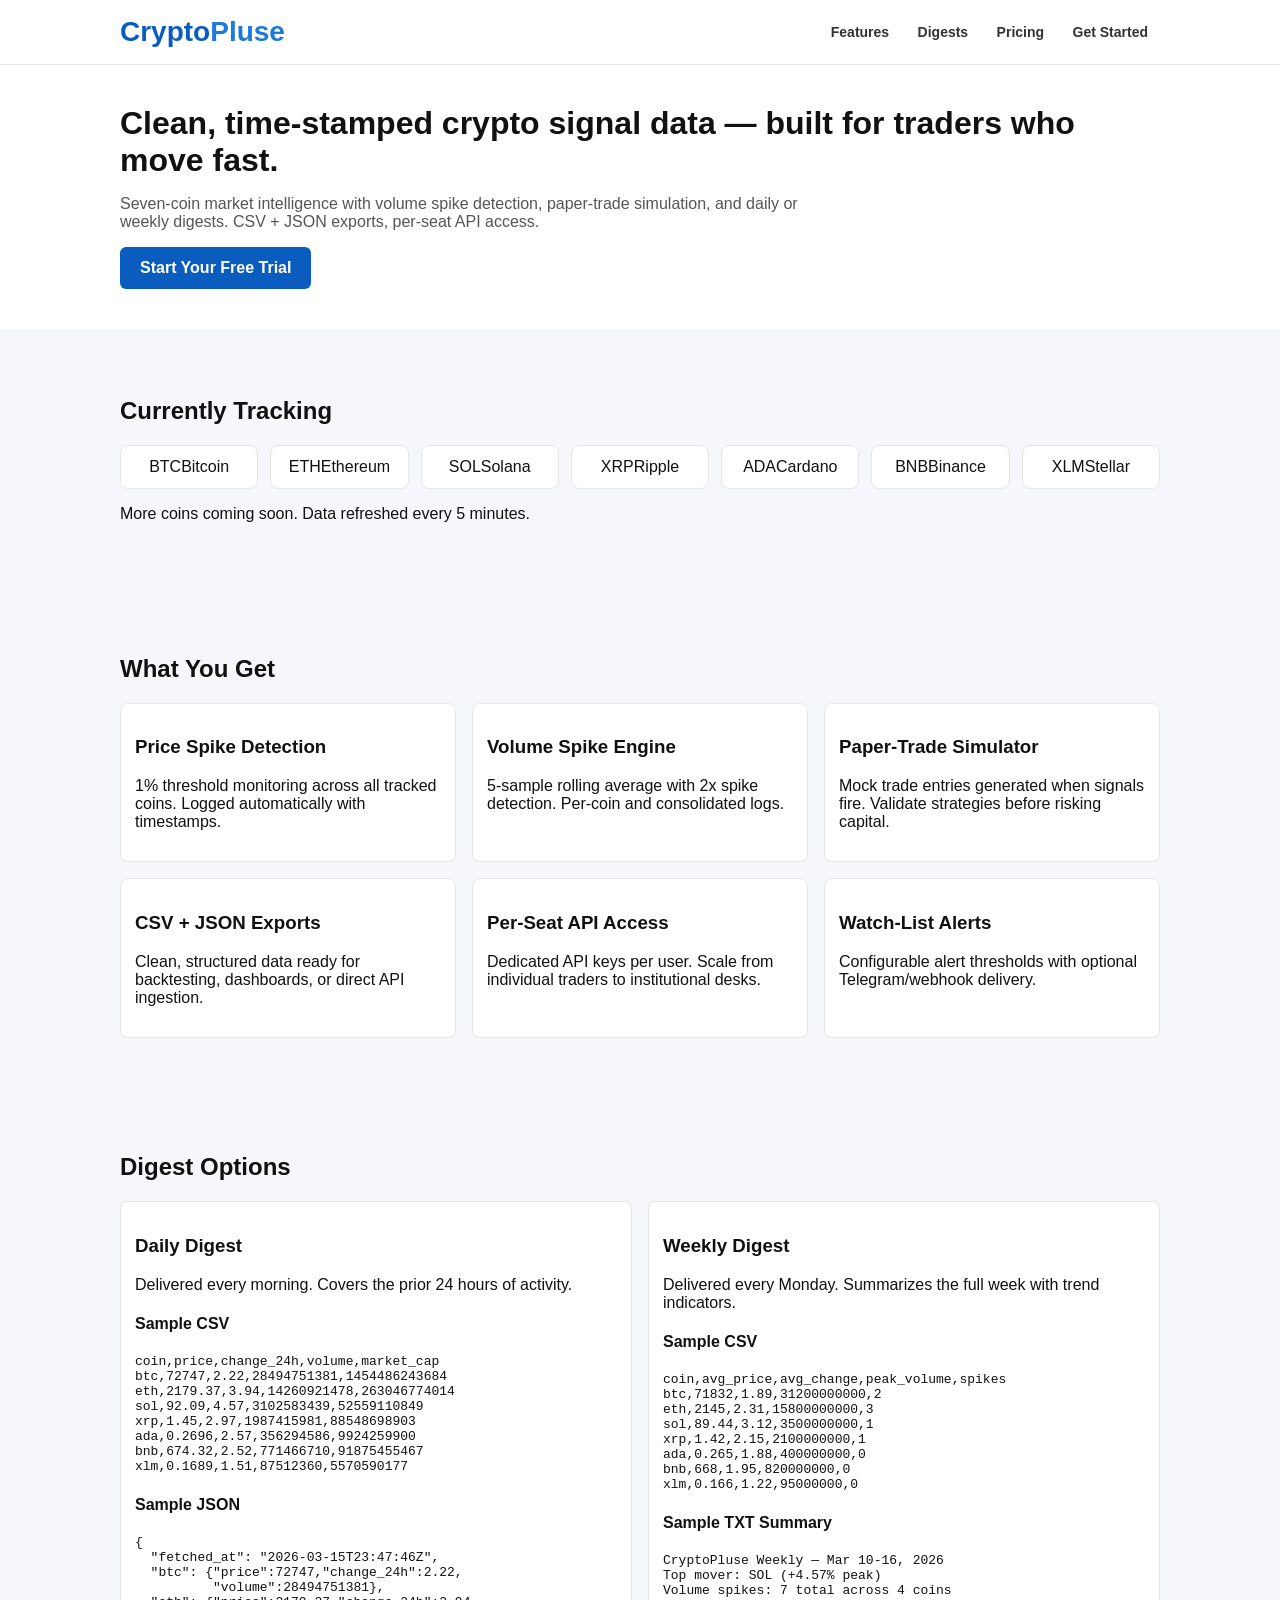
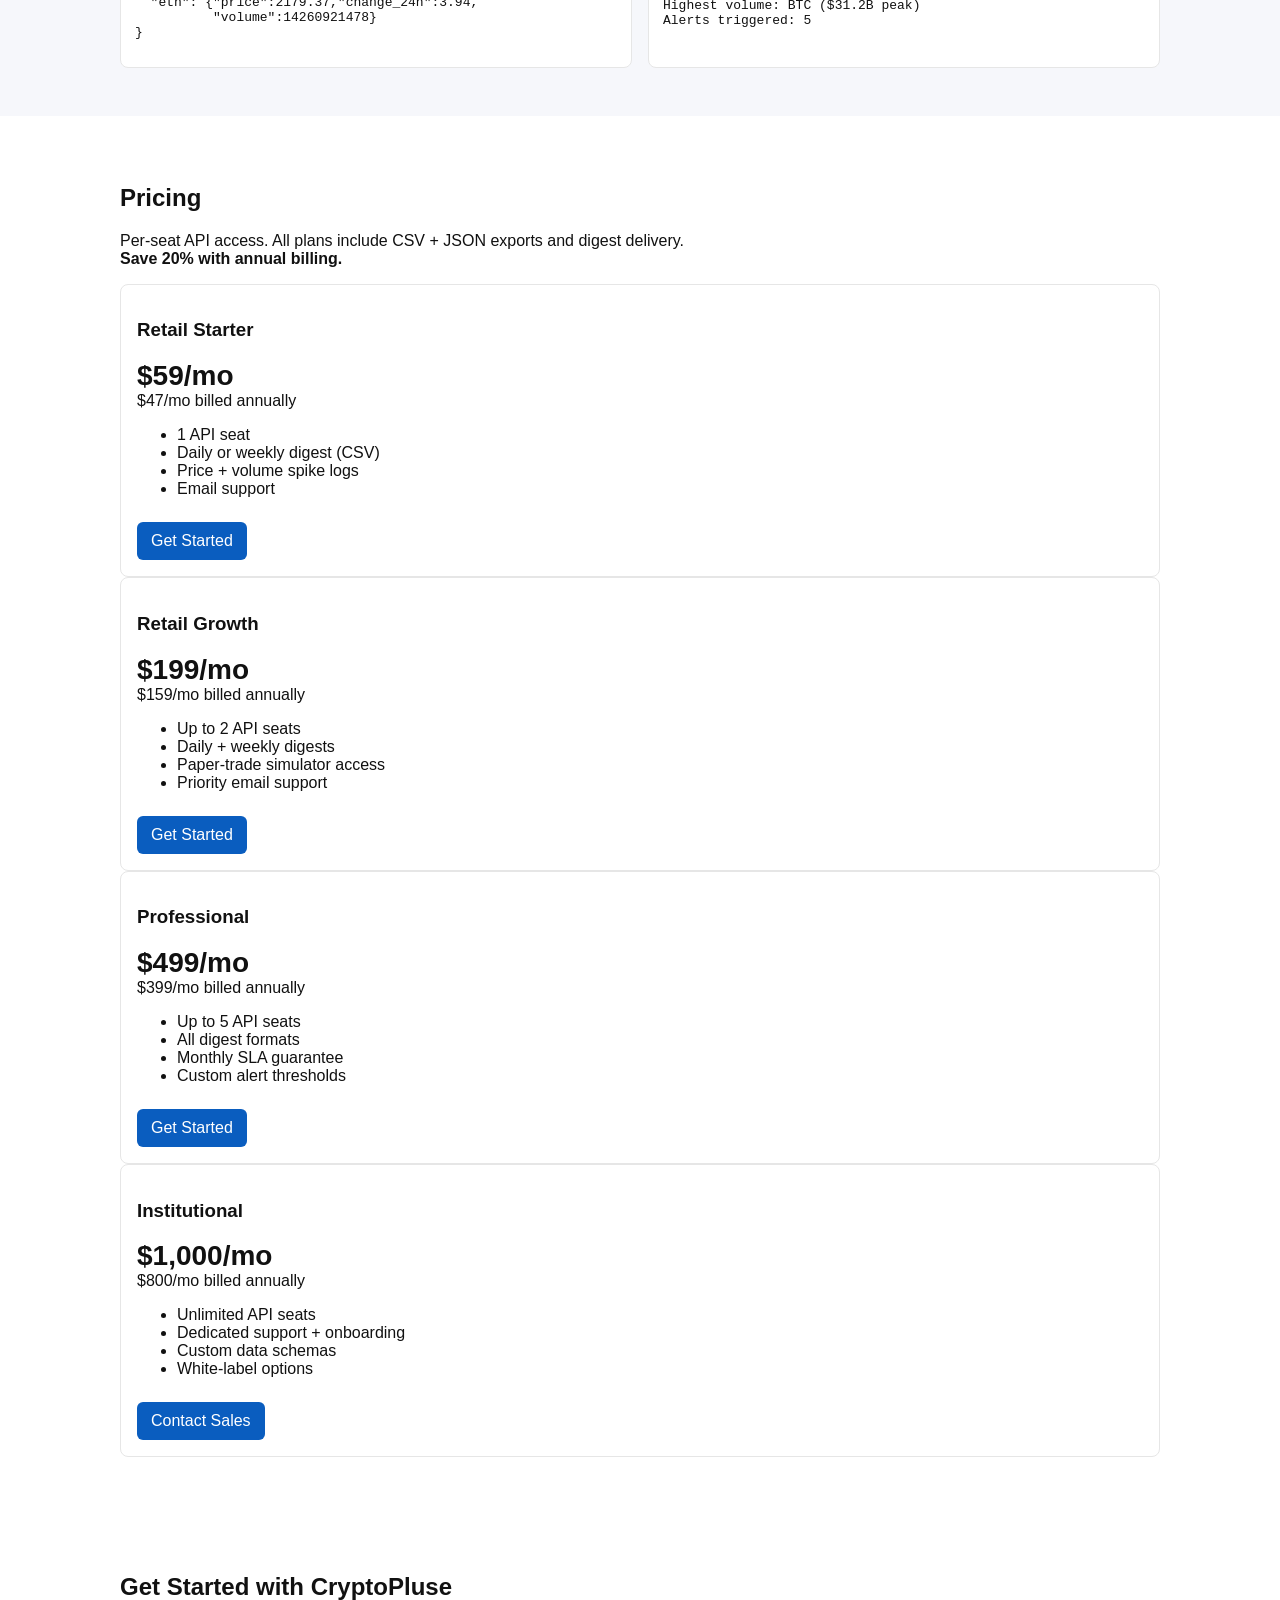
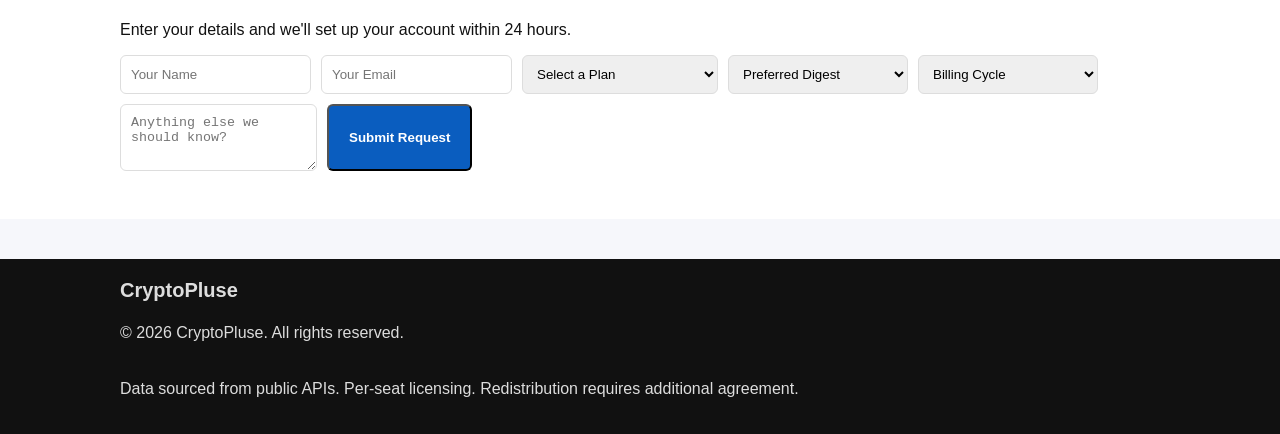
==== index.html @ 1ae323d7 "Publish CryptoPluse site + sales assets" ====
<!DOCTYPE html>
<html lang="en">
<head>
  <meta charset="UTF-8">
  <meta name="viewport" content="width=device-width, initial-scale=1.0">
  <title>CryptoPluse — Crypto Signal Data for Traders</title>
  <link rel="stylesheet" href="styles.css">
</head>
<body>

<!-- HEADER -->
<header>
  <div class="container">
    <div class="logo"><span class="logo-crypto">Crypto</span><span class="logo-pluse">Pluse</span></div>
    <nav>
      <a href="#features">Features</a>
      <a href="#digests">Digests</a>
      <a href="#pricing">Pricing</a>
      <a href="#signup">Get Started</a>
    </nav>
  </div>
</header>

<!-- HERO -->
<section class="hero">
  <div class="container">
    <h1>Clean, time-stamped crypto signal data — built for traders who move fast.</h1>
    <p class="subtitle">Seven-coin market intelligence with volume spike detection, paper-trade simulation, and daily or weekly digests. CSV + JSON exports, per-seat API access.</p>
    <a href="#signup" class="btn-primary">Start Your Free Trial</a>
  </div>
</section>

<!-- COINS -->
<section class="coins">
  <div class="container">
    <h2>Currently Tracking</h2>
    <div class="coin-grid">
      <div class="coin-card">BTC<span>Bitcoin</span></div>
      <div class="coin-card">ETH<span>Ethereum</span></div>
      <div class="coin-card">SOL<span>Solana</span></div>
      <div class="coin-card">XRP<span>Ripple</span></div>
      <div class="coin-card">ADA<span>Cardano</span></div>
      <div class="coin-card">BNB<span>Binance</span></div>
      <div class="coin-card">XLM<span>Stellar</span></div>
    </div>
    <p class="coin-note">More coins coming soon. Data refreshed every 5 minutes.</p>
  </div>
</section>

<!-- FEATURES -->
<section id="features" class="features">
  <div class="container">
    <h2>What You Get</h2>
    <div class="feature-grid">
      <div class="feature-card">
        <h3>Price Spike Detection</h3>
        <p>1% threshold monitoring across all tracked coins. Logged automatically with timestamps.</p>
      </div>
      <div class="feature-card">
        <h3>Volume Spike Engine</h3>
        <p>5-sample rolling average with 2x spike detection. Per-coin and consolidated logs.</p>
      </div>
      <div class="feature-card">
        <h3>Paper-Trade Simulator</h3>
        <p>Mock trade entries generated when signals fire. Validate strategies before risking capital.</p>
      </div>
      <div class="feature-card">
        <h3>CSV + JSON Exports</h3>
        <p>Clean, structured data ready for backtesting, dashboards, or direct API ingestion.</p>
      </div>
      <div class="feature-card">
        <h3>Per-Seat API Access</h3>
        <p>Dedicated API keys per user. Scale from individual traders to institutional desks.</p>
      </div>
      <div class="feature-card">
        <h3>Watch-List Alerts</h3>
        <p>Configurable alert thresholds with optional Telegram/webhook delivery.</p>
      </div>
    </div>
  </div>
</section>

<!-- DIGESTS -->
<section id="digests" class="digests">
  <div class="container">
    <h2>Digest Options</h2>
    <div class="digest-grid">

      <div class="digest-card">
        <h3>Daily Digest</h3>
        <p>Delivered every morning. Covers the prior 24 hours of activity.</p>
        <div class="sample-box">
          <h4>Sample CSV</h4>
          <pre>coin,price,change_24h,volume,market_cap
btc,72747,2.22,28494751381,1454486243684
eth,2179.37,3.94,14260921478,263046774014
sol,92.09,4.57,3102583439,52559110849
xrp,1.45,2.97,1987415981,88548698903
ada,0.2696,2.57,356294586,9924259900
bnb,674.32,2.52,771466710,91875455467
xlm,0.1689,1.51,87512360,5570590177</pre>
          <h4>Sample JSON</h4>
          <pre>{
  "fetched_at": "2026-03-15T23:47:46Z",
  "btc": {"price":72747,"change_24h":2.22,
          "volume":28494751381},
  "eth": {"price":2179.37,"change_24h":3.94,
          "volume":14260921478}
}</pre>
        </div>
      </div>

      <div class="digest-card">
        <h3>Weekly Digest</h3>
        <p>Delivered every Monday. Summarizes the full week with trend indicators.</p>
        <div class="sample-box">
          <h4>Sample CSV</h4>
          <pre>coin,avg_price,avg_change,peak_volume,spikes
btc,71832,1.89,31200000000,2
eth,2145,2.31,15800000000,3
sol,89.44,3.12,3500000000,1
xrp,1.42,2.15,2100000000,1
ada,0.265,1.88,400000000,0
bnb,668,1.95,820000000,0
xlm,0.166,1.22,95000000,0</pre>
          <h4>Sample TXT Summary</h4>
          <pre>CryptoPluse Weekly — Mar 10-16, 2026
Top mover: SOL (+4.57% peak)
Volume spikes: 7 total across 4 coins
Highest volume: BTC ($31.2B peak)
Alerts triggered: 5</pre>
        </div>
      </div>

    </div>
  </div>
</section>

<!-- PRICING -->
<section id="pricing" class="pricing">
  <div class="container">
    <h2>Pricing</h2>
    <p class="pricing-note">Per-seat API access. All plans include CSV + JSON exports and digest delivery.<br><strong>Save 20% with annual billing.</strong></p>
    <div class="pricing-grid">

      <div class="plan-card">
        <h3>Retail Starter</h3>
        <div class="price">$59<span>/mo</span></div>
        <div class="annual">$47/mo billed annually</div>
        <ul>
          <li>1 API seat</li>
          <li>Daily or weekly digest (CSV)</li>
          <li>Price + volume spike logs</li>
          <li>Email support</li>
        </ul>
        <a href="#signup" class="btn-plan">Get Started</a>
      </div>

      <div class="plan-card featured">
        <h3>Retail Growth</h3>
        <div class="price">$199<span>/mo</span></div>
        <div class="annual">$159/mo billed annually</div>
        <ul>
          <li>Up to 2 API seats</li>
          <li>Daily + weekly digests</li>
          <li>Paper-trade simulator access</li>
          <li>Priority email support</li>
        </ul>
        <a href="#signup" class="btn-plan">Get Started</a>
      </div>

      <div class="plan-card">
        <h3>Professional</h3>
        <div class="price">$499<span>/mo</span></div>
        <div class="annual">$399/mo billed annually</div>
        <ul>
          <li>Up to 5 API seats</li>
          <li>All digest formats</li>
          <li>Monthly SLA guarantee</li>
          <li>Custom alert thresholds</li>
        </ul>
        <a href="#signup" class="btn-plan">Get Started</a>
      </div>

      <div class="plan-card">
        <h3>Institutional</h3>
        <div class="price">$1,000<span>/mo</span></div>
        <div class="annual">$800/mo billed annually</div>
        <ul>
          <li>Unlimited API seats</li>
          <li>Dedicated support + onboarding</li>
          <li>Custom data schemas</li>
          <li>White-label options</li>
        </ul>
        <a href="#signup" class="btn-plan">Contact Sales</a>
      </div>

    </div>
  </div>
</section>

<!-- SIGNUP -->
<section id="signup" class="signup">
  <div class="container">
    <h2>Get Started with CryptoPluse</h2>
    <p>Enter your details and we'll set up your account within 24 hours.</p>
    <form action="mailto:sales@cryptopluse.com" method="POST" enctype="text/plain" class="signup-form">
      <input type="text" name="name" placeholder="Your Name" required>
      <input type="email" name="email" placeholder="Your Email" required>
      <select name="plan" required>
        <option value="">Select a Plan</option>
        <option value="starter">Retail Starter — $59/mo</option>
        <option value="growth">Retail Growth — $199/mo</option>
        <option value="professional">Professional — $499/mo</option>
        <option value="institutional">Institutional — $1,000/mo</option>
      </select>
      <select name="digest">
        <option value="">Preferred Digest</option>
        <option value="daily">Daily Digest</option>
        <option value="weekly">Weekly Digest</option>
        <option value="both">Both Daily + Weekly</option>
      </select>
      <select name="billing">
        <option value="">Billing Cycle</option>
        <option value="monthly">Monthly</option>
        <option value="annual">Annual (save 20%)</option>
      </select>
      <textarea name="message" placeholder="Anything else we should know?" rows="3"></textarea>
      <button type="submit" class="btn-primary">Submit Request</button>
    </form>
  </div>
</section>

<!-- FOOTER -->
<footer>
  <div class="container">
    <div class="logo-small"><span class="logo-crypto">Crypto</span><span class="logo-pluse">Pluse</span></div>
    <p>&copy; 2026 CryptoPluse. All rights reserved.</p>
    <p class="footer-note">Data sourced from public APIs. Per-seat licensing. Redistribution requires additional agreement.</p>
  </div>
</footer>

</body>
</html>
---- styles.css ----
:root{--blue:#0A5DBF;--blue2:#1E7AD9;--dark:#2E3A46;--mid:#4A5A6A;--cyan:#00A6D6;--bg:#f6f7fb;}
*{box-sizing:border-box}html,body{margin:0;padding:0;font-family:Arial,Helvetica,sans-serif;background:var(--bg);color:#111}
.container{width:90%;max-width:1040px;margin:0 auto}
header{background:#fff;border-bottom:1px solid #e5e5e5}
header .container{display:flex;align-items:center;justify-content:space-between;padding:16px 0}
.logo{font-family:Impact,Arial Black,sans-serif;font-weight:700;font-size:28px;color:var(--blue)}
.logo .logo-crypto{color:var(--blue)}
.logo .logo-pluse{color:var(--blue2)}
nav a{margin:0 12px;text-decoration:none;color:#333;font-weight:600;font-size:14px}
.hero{padding:40px 0;background:#fff}
.hero h1{font-size:32px;margin:0 0 8px}
.hero .subtitle{color:#555;max-width:700px}
.btn-primary{display:inline-block;background:var(--blue);color:#fff;padding:12px 20px;border-radius:6px;text-decoration:none;font-weight:700}
section{padding:48px 0}
.coins .coin-grid{display:grid;grid-template-columns:repeat(7,1fr);gap:12px}
.coin-card{background:#fff;border:1px solid #e6e6e6;border-radius:8px;padding:12px;text-align:center}
.features .feature-grid{display:grid;grid-template-columns:repeat(3,1fr);gap:16px}
.feature-card{background:#fff;border:1px solid #e6e6e6;border-radius:8px;padding:14px}
.digests .digest-grid{display:grid;grid-template-columns:1fr 1fr;gap:16px}
.digest-card{background:#fff;border:1px solid #e6e6e6;border-radius:8px;padding:14px}
.pricing{background:#fff}
.plan-card{border:1px solid #e6e6e6;border-radius:8px;padding:16px;flex:1}
.plan-card .price{font-size:28px;font-weight:700}
.btn-plan{display:inline-block;margin-top:8px;background:var(--blue);color:#fff;border-radius:6px;padding:10px 14px;text-decoration:none}
.signup{background:#fff}
.signup-form{display:flex;flex-wrap:wrap;gap:10px}
.signup-form input,.signup-form select,.signup-form textarea{padding:10px;border:1px solid #ddd;border-radius:6px;min-width:180px}
footer{background:#111;color:#ddd;padding:20px 0;margin-top:40px}
footer .container{display:flex;flex-direction:column;gap:6px}
.logo-small{font-size:20px;font-weight:700}
@media (max-width: 900px){
  .coins .coin-grid{grid-template-columns:repeat(3,1fr)}
  .features .feature-grid{grid-template-columns:1fr 1fr 1fr}
}
@media (max-width: 600px){
  .coins .coin-grid{grid-template-columns:repeat(2,1fr)}
  .features .feature-grid{grid-template-columns:1fr}
}
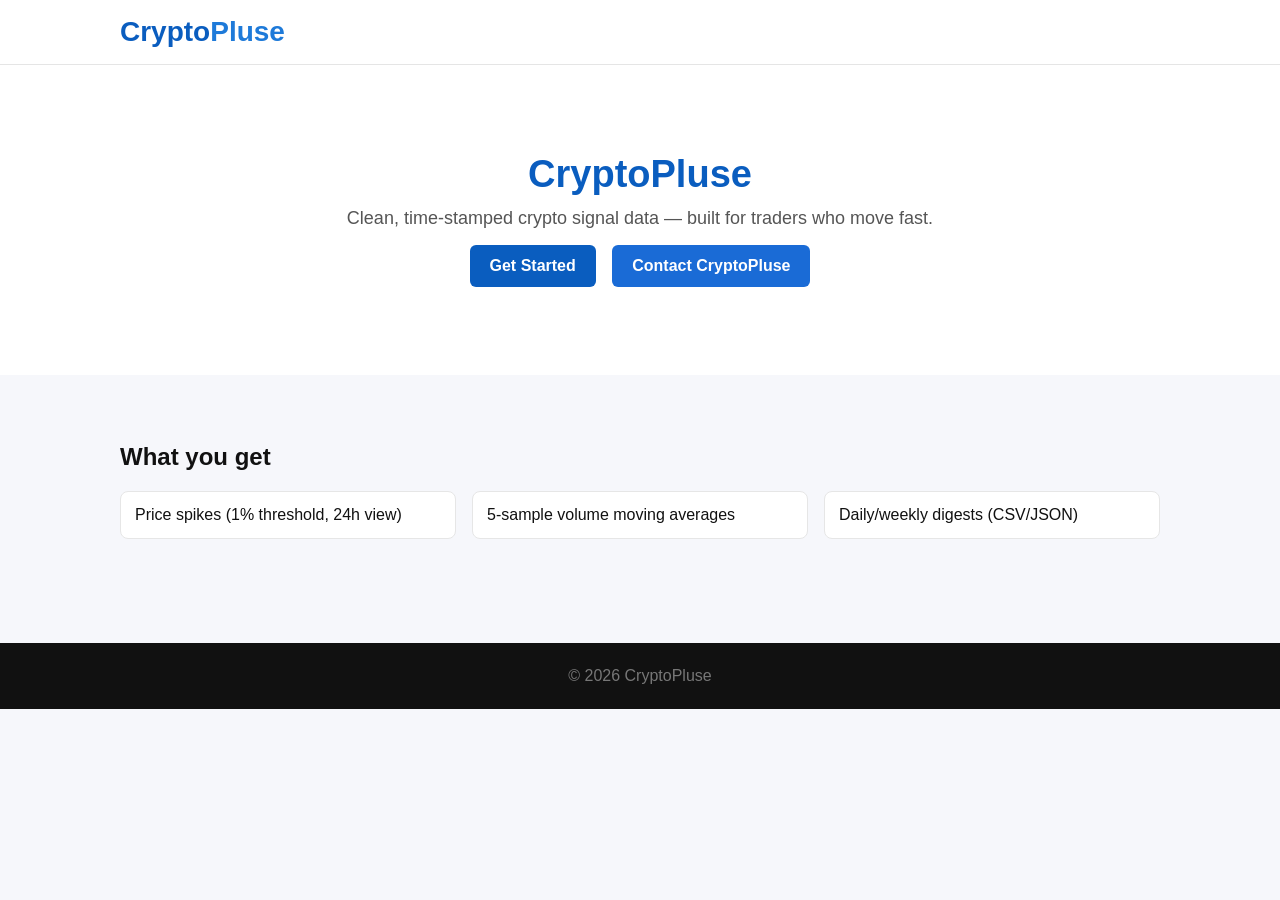
==== commit 9543a95c: "Fix: update root index.html with new landing page" ====
--- a/index.html
+++ b/index.html
@@ -1,244 +1,48 @@
 <!DOCTYPE html>
 <html lang="en">
 <head>
-  <meta charset="UTF-8">
-  <meta name="viewport" content="width=device-width, initial-scale=1.0">
-  <title>CryptoPluse — Crypto Signal Data for Traders</title>
-  <link rel="stylesheet" href="styles.css">
+<meta charset="UTF-8" />
+<meta name="viewport" content="width=device-width, initial-scale=1" />
+<title>CryptoPluse – Seven-coin market intelligence</title>
+<link rel="stylesheet" href="styles.css" />
 </head>
 <body>
-
-<!-- HEADER -->
 <header>
-  <div class="container">
-    <div class="logo"><span class="logo-crypto">Crypto</span><span class="logo-pluse">Pluse</span></div>
-    <nav>
-      <a href="#features">Features</a>
-      <a href="#digests">Digests</a>
-      <a href="#pricing">Pricing</a>
-      <a href="#signup">Get Started</a>
-    </nav>
-  </div>
+<div class="container">
+<div class="logo"><span class="logo-crypto">Crypto</span><span class="logo-pluse">Pluse</span></div>
+</div>
 </header>
 
-<!-- HERO -->
-<section class="hero">
-  <div class="container">
-    <h1>Clean, time-stamped crypto signal data — built for traders who move fast.</h1>
-    <p class="subtitle">Seven-coin market intelligence with volume spike detection, paper-trade simulation, and daily or weekly digests. CSV + JSON exports, per-seat API access.</p>
-    <a href="#signup" class="btn-primary">Start Your Free Trial</a>
-  </div>
+<section class="hero" aria-label="Hero">
+<div class="container" style="text-align:center; padding:48px 0;">
+<h1 style="margin:0 0 12px; font-size:38px; color:#0A5DBF;">CryptoPluse</h1>
+<p style="font-size:18px; color:#555; margin:0 auto 16px; max-width:800px;">
+Clean, time-stamped crypto signal data — built for traders who move fast.
+</p>
+<a href="/signup.html" class="btn-primary" style="margin-right:12px;">Get Started</a>
+<a href="/contact.html" class="btn-primary" style="background:#1a6bd6;border-color:#1a6bd6;">Contact CryptoPluse</a>
+</div>
 </section>
 
-<!-- COINS -->
-<section class="coins">
-  <div class="container">
-    <h2>Currently Tracking</h2>
-    <div class="coin-grid">
-      <div class="coin-card">BTC<span>Bitcoin</span></div>
-      <div class="coin-card">ETH<span>Ethereum</span></div>
-      <div class="coin-card">SOL<span>Solana</span></div>
-      <div class="coin-card">XRP<span>Ripple</span></div>
-      <div class="coin-card">ADA<span>Cardano</span></div>
-      <div class="coin-card">BNB<span>Binance</span></div>
-      <div class="coin-card">XLM<span>Stellar</span></div>
-    </div>
-    <p class="coin-note">More coins coming soon. Data refreshed every 5 minutes.</p>
-  </div>
+<section id="features" class="features" aria-label="Features">
+<div class="container">
+<h2>What you get</h2>
+<ul style="list-style:none; padding:0; display:flex; flex-wrap:wrap; gap:16px;">
+<li style="flex:1 1 260px; min-width:260px; background:#fff; border:1px solid #e6e6e6; padding:14px; border-radius:8px;">
+Price spikes (1% threshold, 24h view)
+</li>
+<li style="flex:1 1 260px; min-width:260px; background:#fff; border:1px solid #e6e6e6; padding:14px; border-radius:8px;">
+5‑sample volume moving averages
+</li>
+<li style="flex:1 1 260px; min-width:260px; background:#fff; border:1px solid #e6e6e6; padding:14px; border-radius:8px;">
+Daily/weekly digests (CSV/JSON)
+</li>
+</ul>
+</div>
 </section>
 
-<!-- FEATURES -->
-<section id="features" class="features">
-  <div class="container">
-    <h2>What You Get</h2>
-    <div class="feature-grid">
-      <div class="feature-card">
-        <h3>Price Spike Detection</h3>
-        <p>1% threshold monitoring across all tracked coins. Logged automatically with timestamps.</p>
-      </div>
-      <div class="feature-card">
-        <h3>Volume Spike Engine</h3>
-        <p>5-sample rolling average with 2x spike detection. Per-coin and consolidated logs.</p>
-      </div>
-      <div class="feature-card">
-        <h3>Paper-Trade Simulator</h3>
-        <p>Mock trade entries generated when signals fire. Validate strategies before risking capital.</p>
-      </div>
-      <div class="feature-card">
-        <h3>CSV + JSON Exports</h3>
-        <p>Clean, structured data ready for backtesting, dashboards, or direct API ingestion.</p>
-      </div>
-      <div class="feature-card">
-        <h3>Per-Seat API Access</h3>
-        <p>Dedicated API keys per user. Scale from individual traders to institutional desks.</p>
-      </div>
-      <div class="feature-card">
-        <h3>Watch-List Alerts</h3>
-        <p>Configurable alert thresholds with optional Telegram/webhook delivery.</p>
-      </div>
-    </div>
-  </div>
-</section>
-
-<!-- DIGESTS -->
-<section id="digests" class="digests">
-  <div class="container">
-    <h2>Digest Options</h2>
-    <div class="digest-grid">
-
-      <div class="digest-card">
-        <h3>Daily Digest</h3>
-        <p>Delivered every morning. Covers the prior 24 hours of activity.</p>
-        <div class="sample-box">
-          <h4>Sample CSV</h4>
-          <pre>coin,price,change_24h,volume,market_cap
-btc,72747,2.22,28494751381,1454486243684
-eth,2179.37,3.94,14260921478,263046774014
-sol,92.09,4.57,3102583439,52559110849
-xrp,1.45,2.97,1987415981,88548698903
-ada,0.2696,2.57,356294586,9924259900
-bnb,674.32,2.52,771466710,91875455467
-xlm,0.1689,1.51,87512360,5570590177</pre>
-          <h4>Sample JSON</h4>
-          <pre>{
-  "fetched_at": "2026-03-15T23:47:46Z",
-  "btc": {"price":72747,"change_24h":2.22,
-          "volume":28494751381},
-  "eth": {"price":2179.37,"change_24h":3.94,
-          "volume":14260921478}
-}</pre>
-        </div>
-      </div>
-
-      <div class="digest-card">
-        <h3>Weekly Digest</h3>
-        <p>Delivered every Monday. Summarizes the full week with trend indicators.</p>
-        <div class="sample-box">
-          <h4>Sample CSV</h4>
-          <pre>coin,avg_price,avg_change,peak_volume,spikes
-btc,71832,1.89,31200000000,2
-eth,2145,2.31,15800000000,3
-sol,89.44,3.12,3500000000,1
-xrp,1.42,2.15,2100000000,1
-ada,0.265,1.88,400000000,0
-bnb,668,1.95,820000000,0
-xlm,0.166,1.22,95000000,0</pre>
-          <h4>Sample TXT Summary</h4>
-          <pre>CryptoPluse Weekly — Mar 10-16, 2026
-Top mover: SOL (+4.57% peak)
-Volume spikes: 7 total across 4 coins
-Highest volume: BTC ($31.2B peak)
-Alerts triggered: 5</pre>
-        </div>
-      </div>
-
-    </div>
-  </div>
-</section>
-
-<!-- PRICING -->
-<section id="pricing" class="pricing">
-  <div class="container">
-    <h2>Pricing</h2>
-    <p class="pricing-note">Per-seat API access. All plans include CSV + JSON exports and digest delivery.<br><strong>Save 20% with annual billing.</strong></p>
-    <div class="pricing-grid">
-
-      <div class="plan-card">
-        <h3>Retail Starter</h3>
-        <div class="price">$59<span>/mo</span></div>
-        <div class="annual">$47/mo billed annually</div>
-        <ul>
-          <li>1 API seat</li>
-          <li>Daily or weekly digest (CSV)</li>
-          <li>Price + volume spike logs</li>
-          <li>Email support</li>
-        </ul>
-        <a href="#signup" class="btn-plan">Get Started</a>
-      </div>
-
-      <div class="plan-card featured">
-        <h3>Retail Growth</h3>
-        <div class="price">$199<span>/mo</span></div>
-        <div class="annual">$159/mo billed annually</div>
-        <ul>
-          <li>Up to 2 API seats</li>
-          <li>Daily + weekly digests</li>
-          <li>Paper-trade simulator access</li>
-          <li>Priority email support</li>
-        </ul>
-        <a href="#signup" class="btn-plan">Get Started</a>
-      </div>
-
-      <div class="plan-card">
-        <h3>Professional</h3>
-        <div class="price">$499<span>/mo</span></div>
-        <div class="annual">$399/mo billed annually</div>
-        <ul>
-          <li>Up to 5 API seats</li>
-          <li>All digest formats</li>
-          <li>Monthly SLA guarantee</li>
-          <li>Custom alert thresholds</li>
-        </ul>
-        <a href="#signup" class="btn-plan">Get Started</a>
-      </div>
-
-      <div class="plan-card">
-        <h3>Institutional</h3>
-        <div class="price">$1,000<span>/mo</span></div>
-        <div class="annual">$800/mo billed annually</div>
-        <ul>
-          <li>Unlimited API seats</li>
-          <li>Dedicated support + onboarding</li>
-          <li>Custom data schemas</li>
-          <li>White-label options</li>
-        </ul>
-        <a href="#signup" class="btn-plan">Contact Sales</a>
-      </div>
-
-    </div>
-  </div>
-</section>
-
-<!-- SIGNUP -->
-<section id="signup" class="signup">
-  <div class="container">
-    <h2>Get Started with CryptoPluse</h2>
-    <p>Enter your details and we'll set up your account within 24 hours.</p>
-    <form action="mailto:sales@cryptopluse.com" method="POST" enctype="text/plain" class="signup-form">
-      <input type="text" name="name" placeholder="Your Name" required>
-      <input type="email" name="email" placeholder="Your Email" required>
-      <select name="plan" required>
-        <option value="">Select a Plan</option>
-        <option value="starter">Retail Starter — $59/mo</option>
-        <option value="growth">Retail Growth — $199/mo</option>
-        <option value="professional">Professional — $499/mo</option>
-        <option value="institutional">Institutional — $1,000/mo</option>
-      </select>
-      <select name="digest">
-        <option value="">Preferred Digest</option>
-        <option value="daily">Daily Digest</option>
-        <option value="weekly">Weekly Digest</option>
-        <option value="both">Both Daily + Weekly</option>
-      </select>
-      <select name="billing">
-        <option value="">Billing Cycle</option>
-        <option value="monthly">Monthly</option>
-        <option value="annual">Annual (save 20%)</option>
-      </select>
-      <textarea name="message" placeholder="Anything else we should know?" rows="3"></textarea>
-      <button type="submit" class="btn-primary">Submit Request</button>
-    </form>
-  </div>
-</section>
-
-<!-- FOOTER -->
-<footer>
-  <div class="container">
-    <div class="logo-small"><span class="logo-crypto">Crypto</span><span class="logo-pluse">Pluse</span></div>
-    <p>&copy; 2026 CryptoPluse. All rights reserved.</p>
-    <p class="footer-note">Data sourced from public APIs. Per-seat licensing. Redistribution requires additional agreement.</p>
-  </div>
+<footer style="padding:24px 0; text-align:center; color:#777;">
+© 2026 CryptoPluse
 </footer>
-
 </body>
 </html>
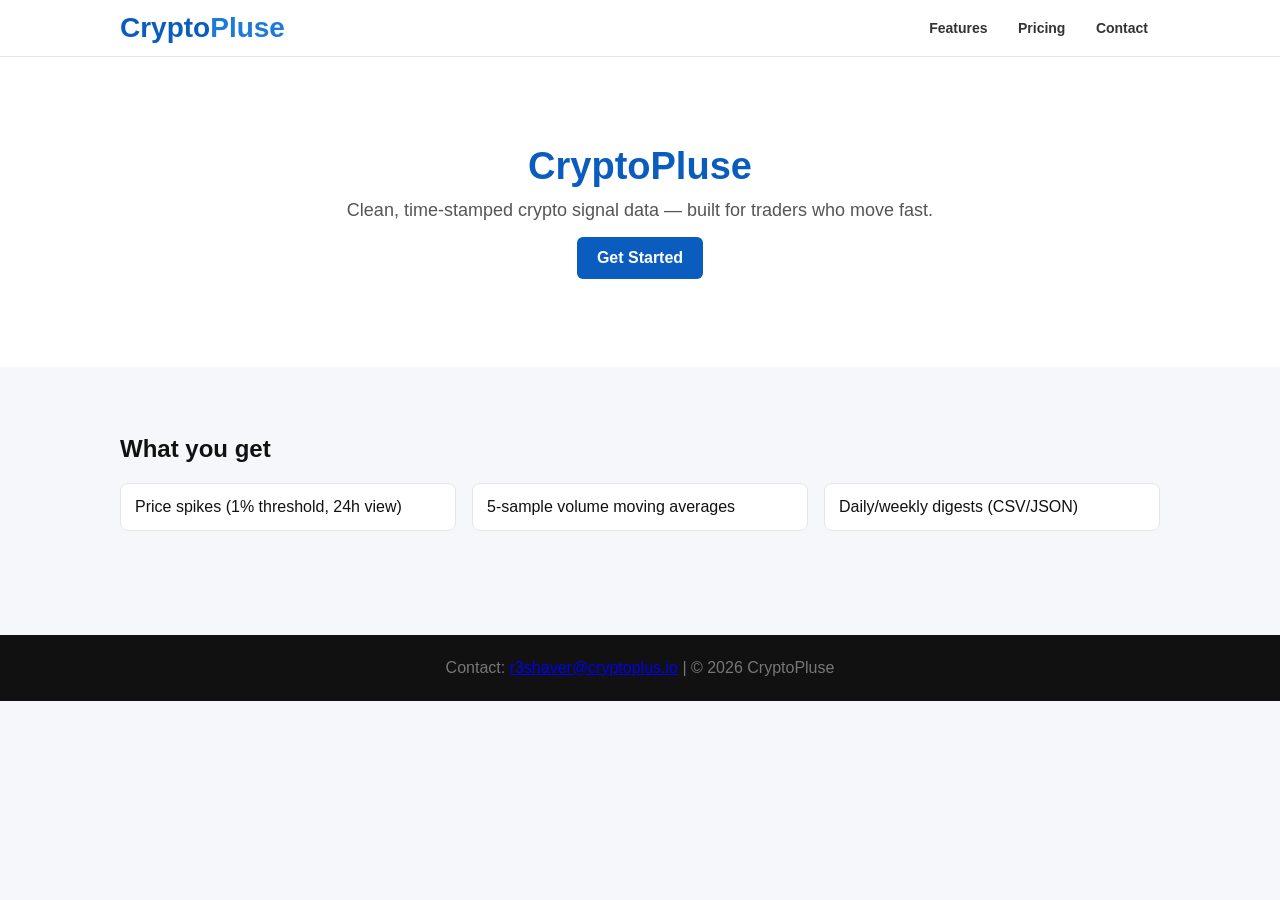
==== commit 3589f715: "Landing: single Get Started CTA + header/footer contact" ====
--- a/index.html
+++ b/index.html
@@ -8,8 +8,13 @@
 </head>
 <body>
 <header>
-<div class="container">
+<div class="container" style="display:flex;justify-content:space-between;align-items:center;padding:12px 0;">
 <div class="logo"><span class="logo-crypto">Crypto</span><span class="logo-pluse">Pluse</span></div>
+<nav>
+<a href="#features" style="margin-right:14px;font-weight:600;text-decoration:none;color:#333;">Features</a>
+<a href="#pricing" style="font-weight:600;text-decoration:none;color:#333;">Pricing</a>
+<a href="contact.html" style="margin-left:14px;font-weight:600;text-decoration:none;color:#333;">Contact</a>
+</nav>
 </div>
 </header>
 
@@ -19,8 +24,7 @@
 <p style="font-size:18px; color:#555; margin:0 auto 16px; max-width:800px;">
 Clean, time-stamped crypto signal data — built for traders who move fast.
 </p>
-<a href="/signup.html" class="btn-primary" style="margin-right:12px;">Get Started</a>
-<a href="/contact.html" class="btn-primary" style="background:#1a6bd6;border-color:#1a6bd6;">Contact CryptoPluse</a>
+<a href="/signup.html" class="btn-primary" style="margin-right:0;">Get Started</a>
 </div>
 </section>
 
@@ -42,7 +46,7 @@
 </section>
 
 <footer style="padding:24px 0; text-align:center; color:#777;">
-© 2026 CryptoPluse
+Contact: <a href="mailto:r3shaver@cryptoplus.io">r3shaver@cryptoplus.io</a> | © 2026 CryptoPluse
 </footer>
 </body>
 </html>
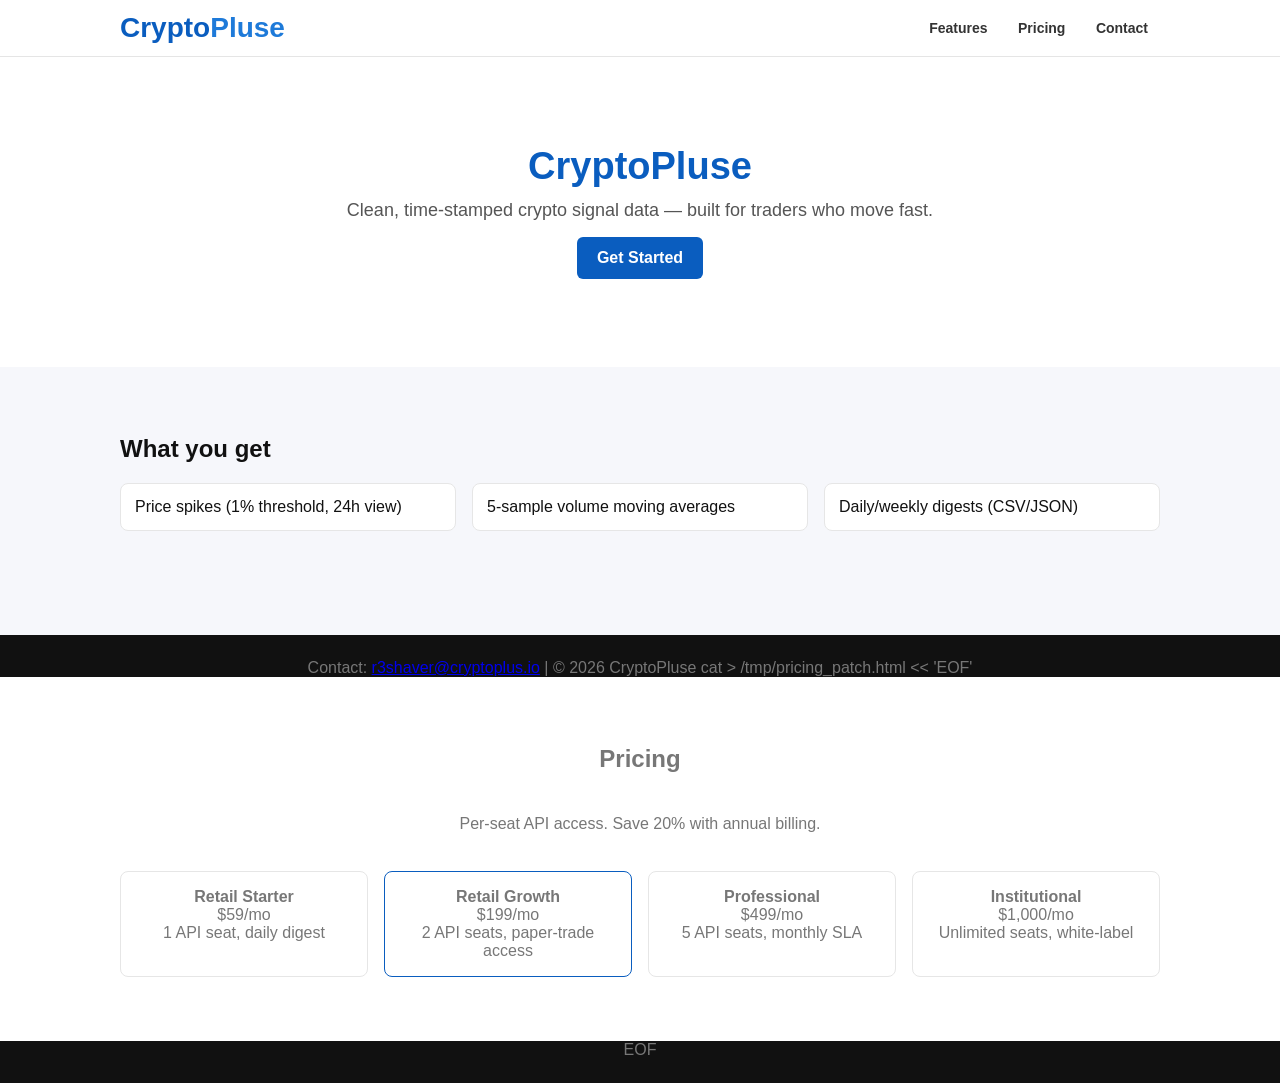
==== commit 700bcb2a: "Fix: Insert pricing section into root index.html" ====
--- a/index.html
+++ b/index.html
@@ -47,6 +47,28 @@
 
 <footer style="padding:24px 0; text-align:center; color:#777;">
 Contact: <a href="mailto:r3shaver@cryptoplus.io">r3shaver@cryptoplus.io</a> | © 2026 CryptoPluse
+cat > /tmp/pricing_patch.html << 'EOF'
+<section id="pricing" class="pricing" aria-label="Pricing" style="padding:48px 0;">
+  <div class="container">
+    <h2>Pricing</h2>
+    <p style="margin-bottom:16px;">Per-seat API access. Save 20% with annual billing.</p>
+    <ul style="list-style:none;padding:0;display:flex;flex-wrap:wrap;gap:16px;">
+      <li style="flex:1 1 220px;background:#fff;border:1px solid #e6e6e6;padding:16px;border-radius:8px;">
+        <strong>Retail Starter</strong><br>$59/mo<br>1 API seat, daily digest
+      </li>
+      <li style="flex:1 1 220px;background:#fff;border:1px solid #0A5DBF;padding:16px;border-radius:8px;">
+        <strong>Retail Growth</strong><br>$199/mo<br>2 API seats, paper-trade access
+      </li>
+      <li style="flex:1 1 220px;background:#fff;border:1px solid #e6e6e6;padding:16px;border-radius:8px;">
+        <strong>Professional</strong><br>$499/mo<br>5 API seats, monthly SLA
+      </li>
+      <li style="flex:1 1 220px;background:#fff;border:1px solid #e6e6e6;padding:16px;border-radius:8px;">
+        <strong>Institutional</strong><br>$1,000/mo<br>Unlimited seats, white-label
+      </li>
+    </ul>
+  </div>
+</section>
+EOF  
 </footer>
 </body>
 </html>
